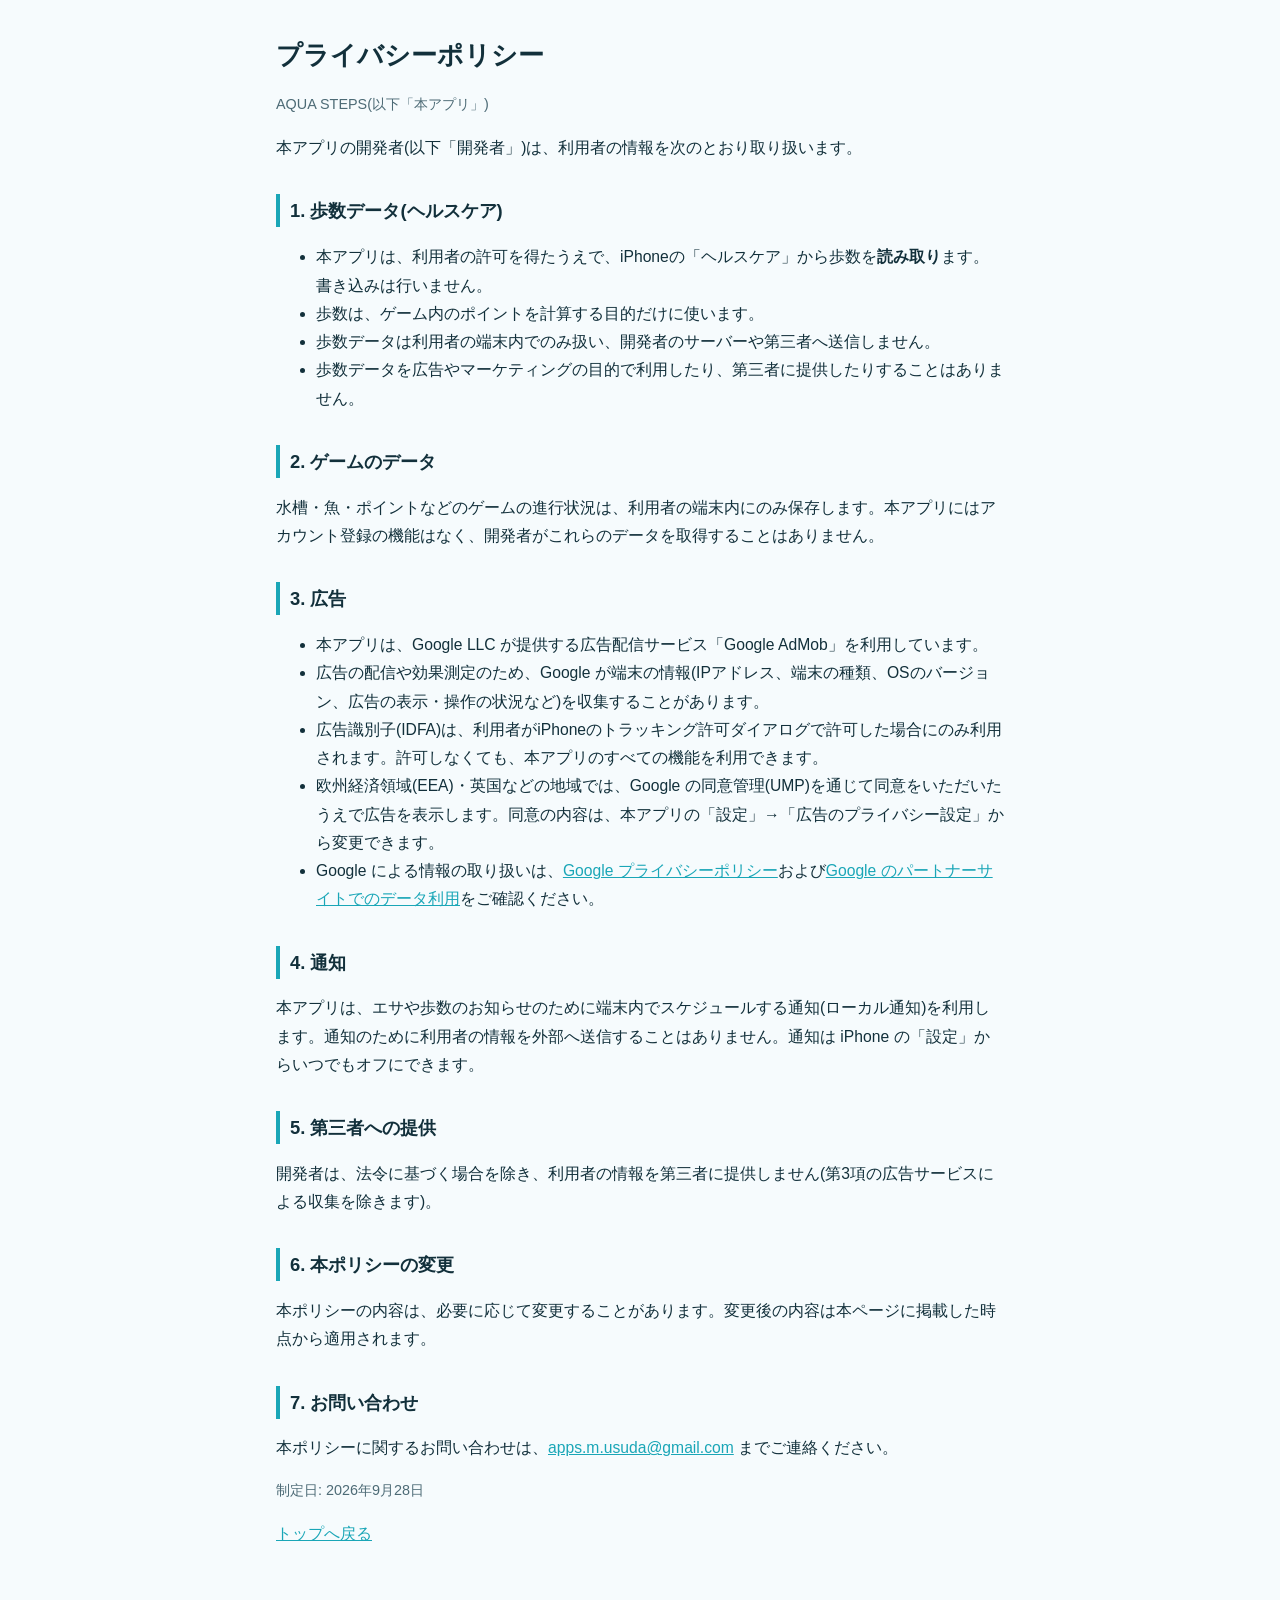
==== privacy.html @ a1da23c1 "AQUA STEPS: サポート・プライバシーポリシー・app-ads.txt Co-Authored-By: Claude Opus 5.5 <noreply@anthropic.com>" ====
<!DOCTYPE html>
<html lang="ja"><head><meta charset="utf-8"><meta name="viewport" content="width=device-width,initial-scale=1">
<title>プライバシーポリシー | AQUA STEPS</title><link rel="stylesheet" href="style.css"></head>
<body><main>
<h1>プライバシーポリシー</h1>
<p class="sub">AQUA STEPS(以下「本アプリ」)</p>
<p>本アプリの開発者(以下「開発者」)は、利用者の情報を次のとおり取り扱います。</p>

<h2>1. 歩数データ(ヘルスケア)</h2>
<ul>
<li>本アプリは、利用者の許可を得たうえで、iPhoneの「ヘルスケア」から歩数を<strong>読み取り</strong>ます。書き込みは行いません。</li>
<li>歩数は、ゲーム内のポイントを計算する目的だけに使います。</li>
<li>歩数データは利用者の端末内でのみ扱い、開発者のサーバーや第三者へ送信しません。</li>
<li>歩数データを広告やマーケティングの目的で利用したり、第三者に提供したりすることはありません。</li>
</ul>

<h2>2. ゲームのデータ</h2>
<p>水槽・魚・ポイントなどのゲームの進行状況は、利用者の端末内にのみ保存します。本アプリにはアカウント登録の機能はなく、開発者がこれらのデータを取得することはありません。</p>

<h2>3. 広告</h2>
<ul>
<li>本アプリは、Google LLC が提供する広告配信サービス「Google AdMob」を利用しています。</li>
<li>広告の配信や効果測定のため、Google が端末の情報(IPアドレス、端末の種類、OSのバージョン、広告の表示・操作の状況など)を収集することがあります。</li>
<li>広告識別子(IDFA)は、利用者がiPhoneのトラッキング許可ダイアログで許可した場合にのみ利用されます。許可しなくても、本アプリのすべての機能を利用できます。</li>
<li>欧州経済領域(EEA)・英国などの地域では、Google の同意管理(UMP)を通じて同意をいただいたうえで広告を表示します。同意の内容は、本アプリの「設定」→「広告のプライバシー設定」から変更できます。</li>
<li>Google による情報の取り扱いは、<a href="https://policies.google.com/privacy">Google プライバシーポリシー</a>および<a href="https://policies.google.com/technologies/partner-sites">Google のパートナーサイトでのデータ利用</a>をご確認ください。</li>
</ul>

<h2>4. 通知</h2>
<p>本アプリは、エサや歩数のお知らせのために端末内でスケジュールする通知(ローカル通知)を利用します。通知のために利用者の情報を外部へ送信することはありません。通知は iPhone の「設定」からいつでもオフにできます。</p>

<h2>5. 第三者への提供</h2>
<p>開発者は、法令に基づく場合を除き、利用者の情報を第三者に提供しません(第3項の広告サービスによる収集を除きます)。</p>

<h2>6. 本ポリシーの変更</h2>
<p>本ポリシーの内容は、必要に応じて変更することがあります。変更後の内容は本ページに掲載した時点から適用されます。</p>

<h2>7. お問い合わせ</h2>
<p>本ポリシーに関するお問い合わせは、<a href="mailto:apps.m.usuda@gmail.com">apps.m.usuda@gmail.com</a> までご連絡ください。</p>

<p class="sub">制定日: 2026年9月28日</p>
<p><a href="index.html">トップへ戻る</a></p>
</main></body></html>
---- style.css ----
:root { --bg:#f6fbfd; --fg:#12303b; --sub:#4d6b76; --card:#ffffff; --line:#d6e7ee; --accent:#1aa6b7; }
@media (prefers-color-scheme: dark) { :root { --bg:#07161d; --fg:#e4f2f7; --sub:#9bb9c4; --card:#0d222b; --line:#1d3b47; --accent:#54dfe0; } }
* { box-sizing: border-box; }
body { margin:0; background:var(--bg); color:var(--fg); font-family:-apple-system,"Hiragino Sans","Noto Sans JP",sans-serif; line-height:1.8; }
main { max-width:760px; margin:0 auto; padding:32px 16px 64px; }
h1 { font-size:1.6rem; margin:0 0 4px; } h2 { font-size:1.15rem; margin:32px 0 8px; padding-left:10px; border-left:4px solid var(--accent); }
p, li { font-size:0.98rem; } .sub { color:var(--sub); font-size:0.9rem; }
.card { background:var(--card); border:1px solid var(--line); border-radius:14px; padding:18px 20px; margin:16px 0; }
a { color:var(--accent); } nav a { margin-right:16px; }
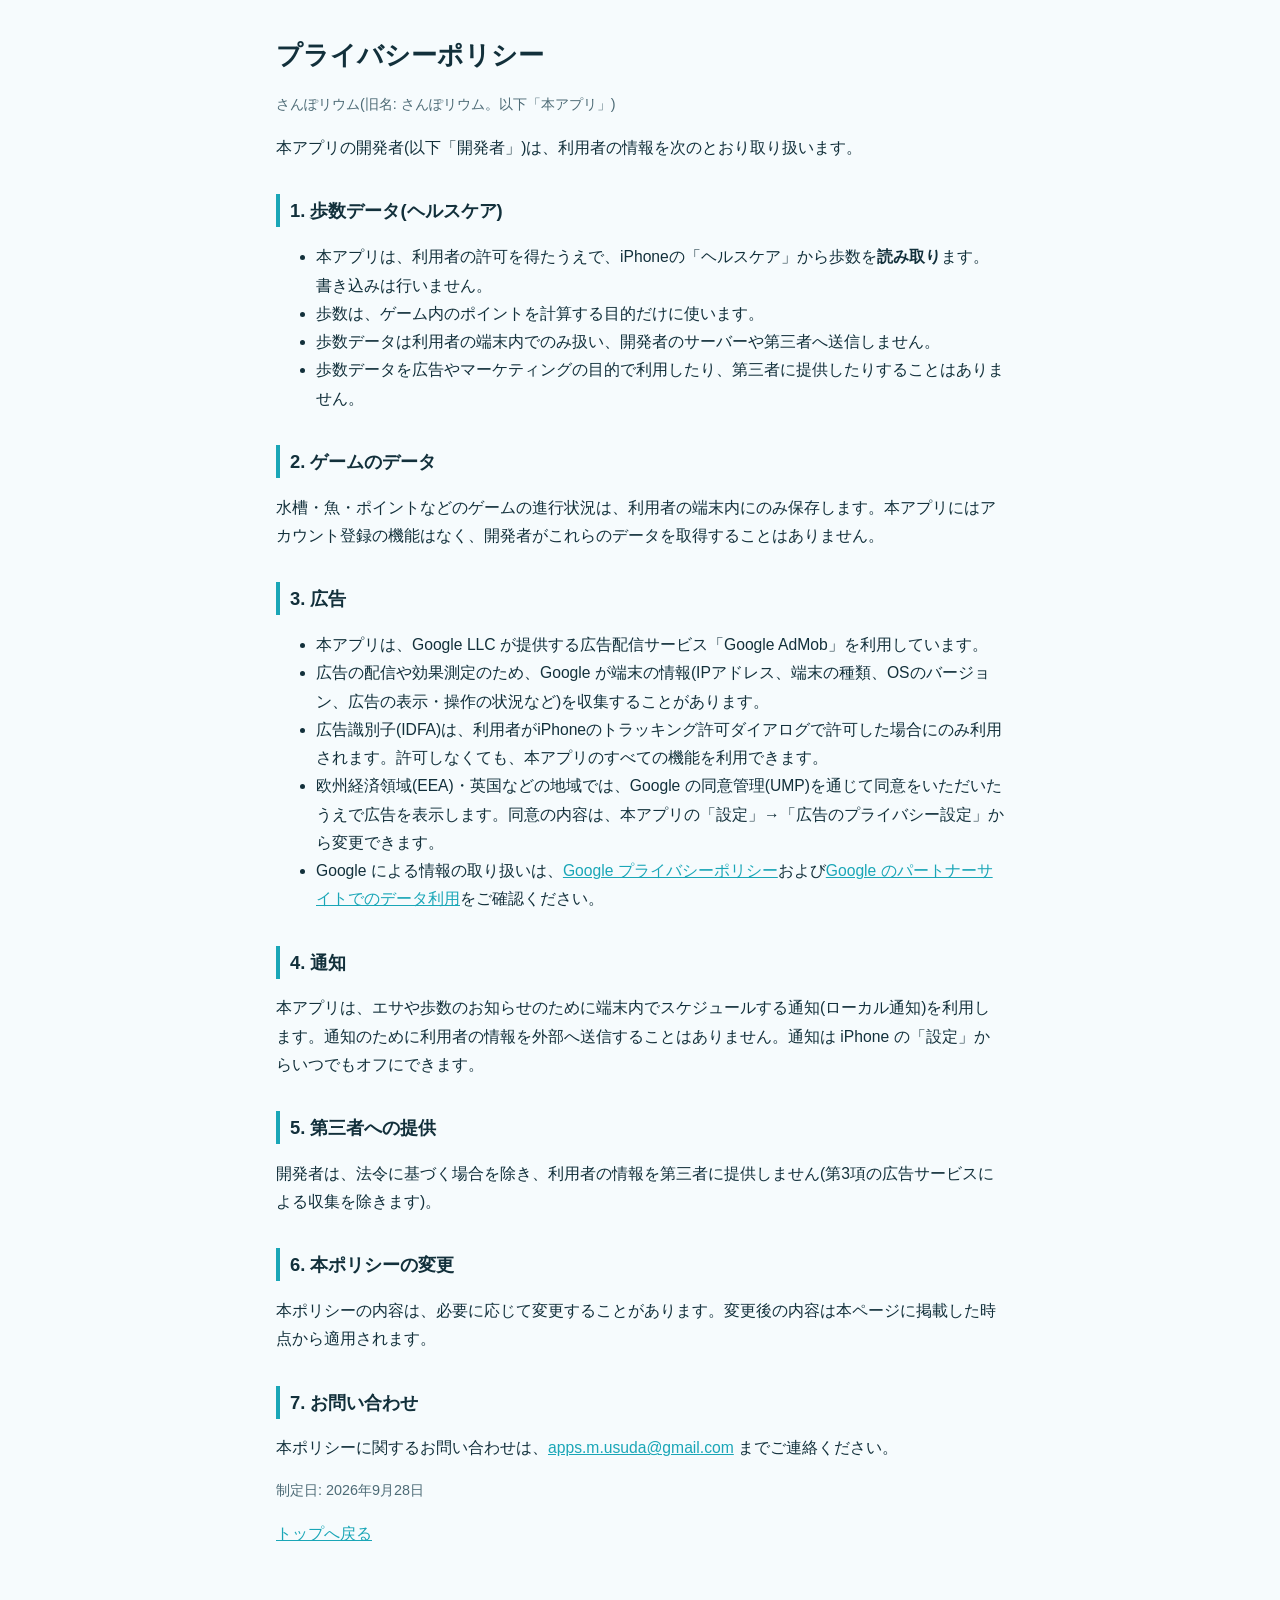
==== commit b630cb99: "アプリ名を さんぽリウム に変更(旧名 AQUA STEPS) Co-Authored-By: Claude Opus 5.5 <noreply@anthropic.com>" ====
--- a/privacy.html
+++ b/privacy.html
@@ -1,9 +1,9 @@
 <!DOCTYPE html>
 <html lang="ja"><head><meta charset="utf-8"><meta name="viewport" content="width=device-width,initial-scale=1">
-<title>プライバシーポリシー | AQUA STEPS</title><link rel="stylesheet" href="style.css"></head>
+<title>プライバシーポリシー | さんぽリウム</title><link rel="stylesheet" href="style.css"></head>
 <body><main>
 <h1>プライバシーポリシー</h1>
-<p class="sub">AQUA STEPS(以下「本アプリ」)</p>
+<p class="sub">さんぽリウム(旧名: さんぽリウム。以下「本アプリ」)</p>
 <p>本アプリの開発者(以下「開発者」)は、利用者の情報を次のとおり取り扱います。</p>
 
 <h2>1. 歩数データ(ヘルスケア)</h2>
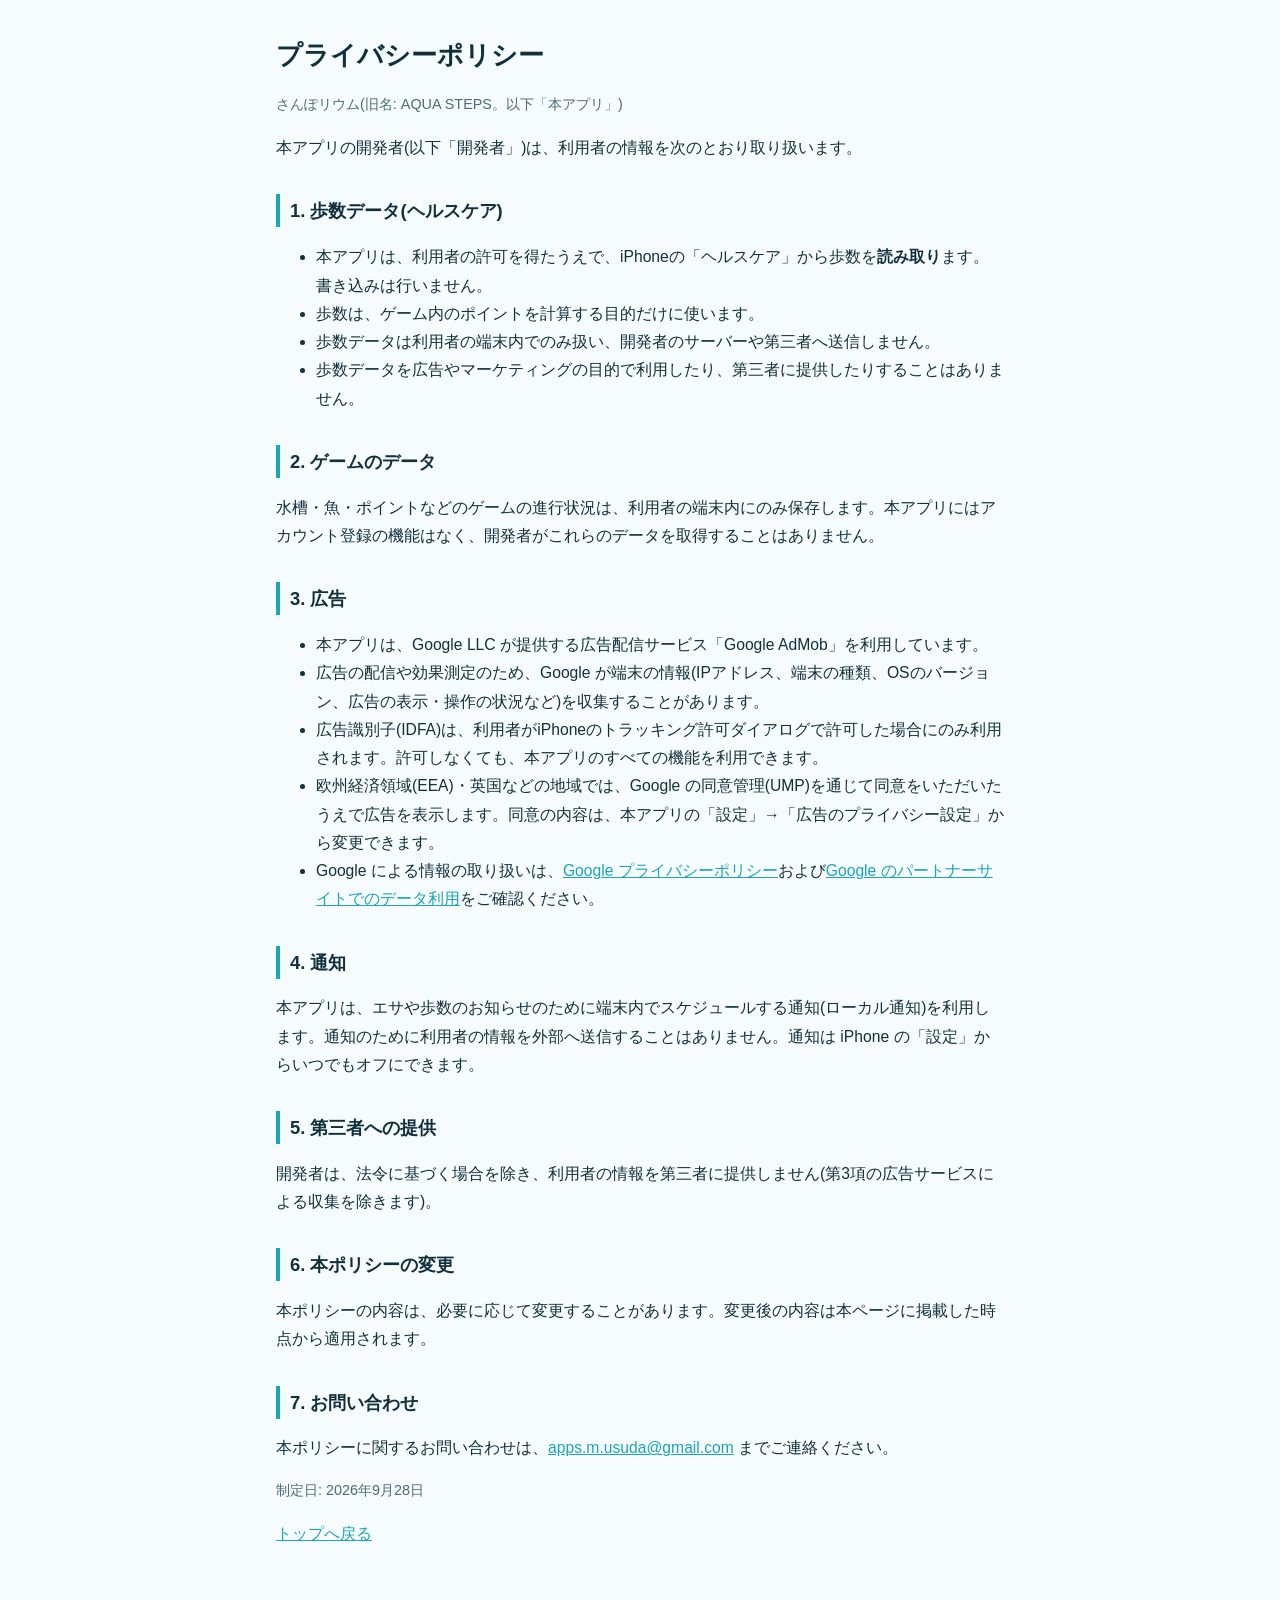
==== commit 4eb9398e: "プライバシーポリシーの旧名表記を修正 Co-Authored-By: Claude Opus 5.5 <noreply@anthropic.com>" ====
--- a/privacy.html
+++ b/privacy.html
@@ -3,7 +3,7 @@
 <title>プライバシーポリシー | さんぽリウム</title><link rel="stylesheet" href="style.css"></head>
 <body><main>
 <h1>プライバシーポリシー</h1>
-<p class="sub">さんぽリウム(旧名: さんぽリウム。以下「本アプリ」)</p>
+<p class="sub">さんぽリウム(旧名: AQUA STEPS。以下「本アプリ」)</p>
 <p>本アプリの開発者(以下「開発者」)は、利用者の情報を次のとおり取り扱います。</p>
 
 <h2>1. 歩数データ(ヘルスケア)</h2>
